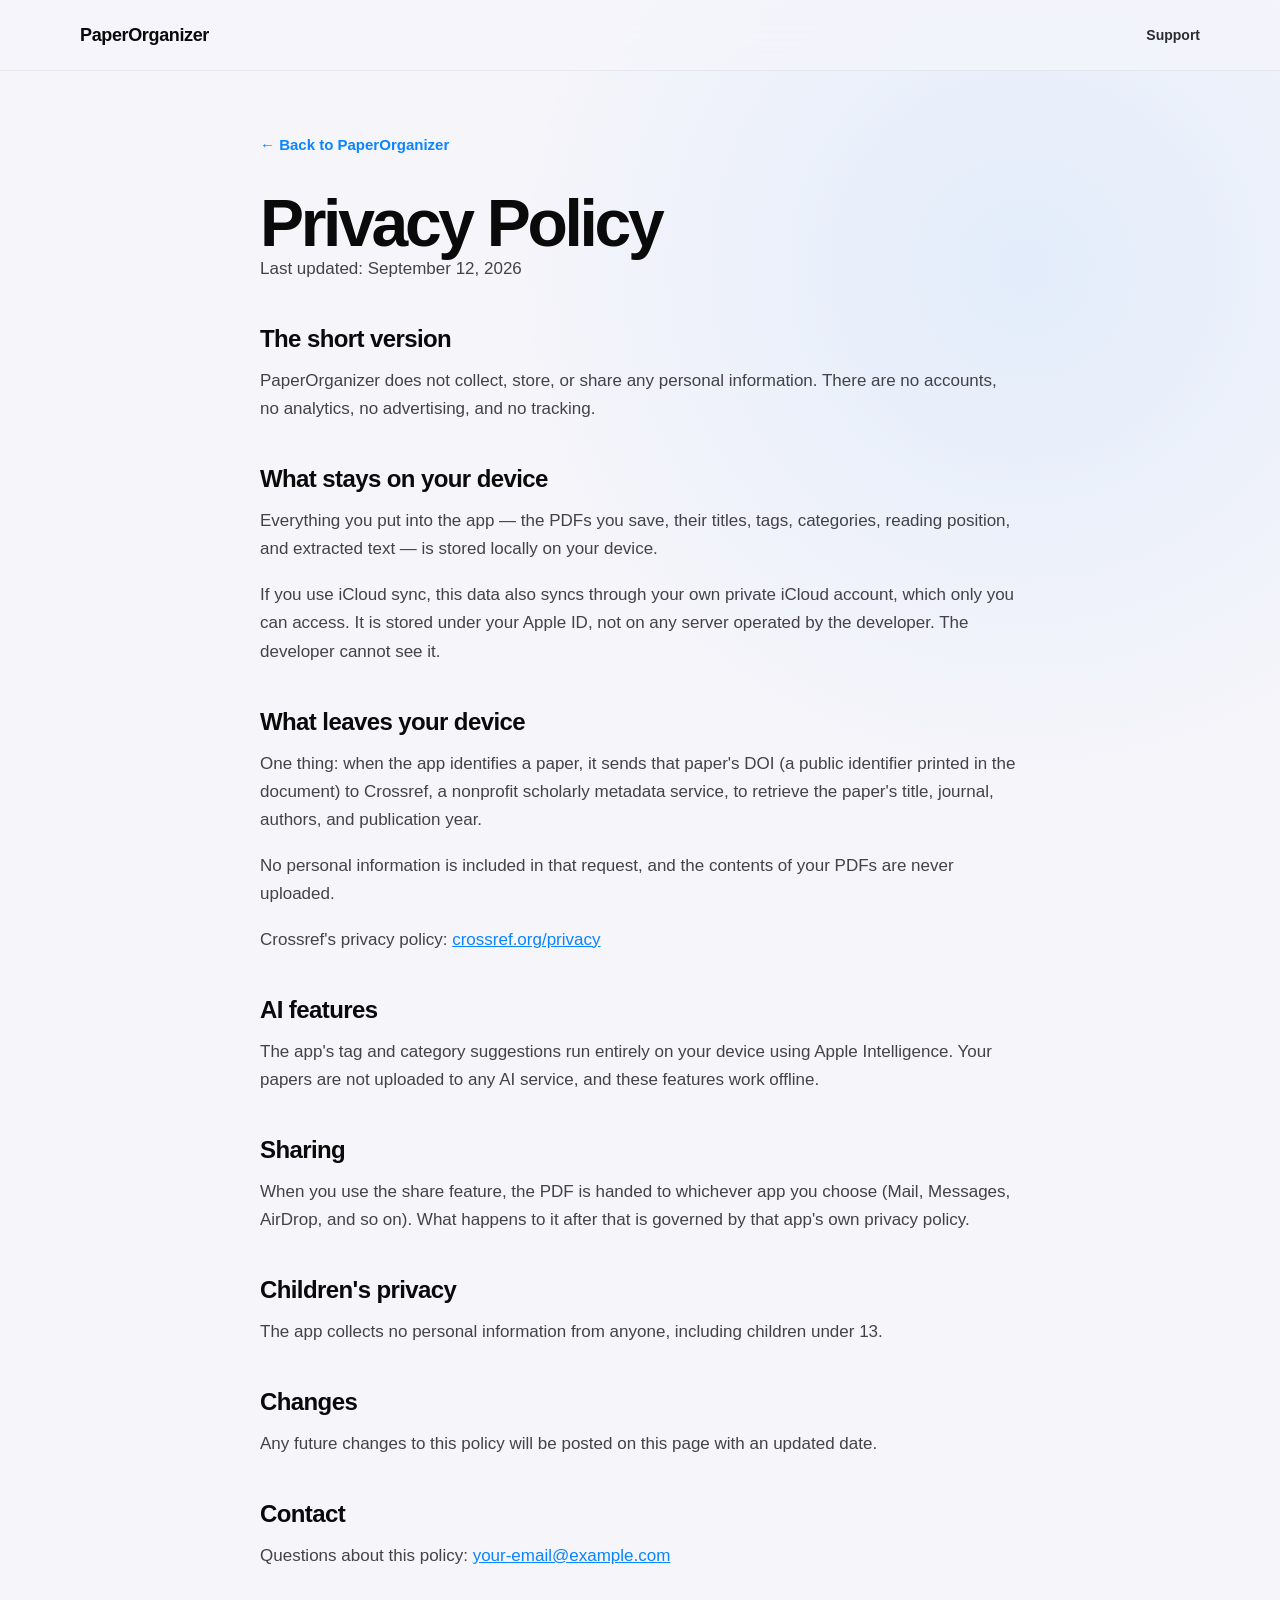
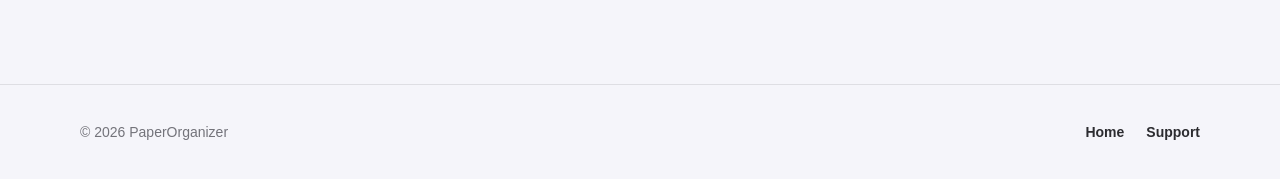
==== privacy/index.html @ 9bccfec7 "Add files via upload" ====
<!doctype html>
<html lang="en">
<head>
  <meta charset="utf-8">
  <meta name="viewport" content="width=device-width, initial-scale=1">
  <meta name="description" content="Privacy Policy for PaperOrganizer">
  <title>Privacy Policy | PaperOrganizer</title>
  <link rel="stylesheet" href="../styles.css">
</head>
<body>
  <header class="site-header">
    <div class="shell nav">
      <a class="brand" href="../">PaperOrganizer</a>
      <nav class="nav-links"><a href="../support/">Support</a></nav>
    </div>
  </header>

  <main class="legal-page">
    <a class="back" href="../">← Back to PaperOrganizer</a>
    <h1>Privacy Policy</h1>
    <p class="updated">Last updated: September 12, 2026</p>

    <h2>The short version</h2>
    <p>PaperOrganizer does not collect, store, or share any personal information. There are no accounts, no analytics, no advertising, and no tracking.</p>

    <h2>What stays on your device</h2>
    <p>Everything you put into the app — the PDFs you save, their titles, tags, categories, reading position, and extracted text — is stored locally on your device.</p>
    <p>If you use iCloud sync, this data also syncs through your own private iCloud account, which only you can access. It is stored under your Apple ID, not on any server operated by the developer. The developer cannot see it.</p>

    <h2>What leaves your device</h2>
    <p>One thing: when the app identifies a paper, it sends that paper's DOI (a public identifier printed in the document) to Crossref, a nonprofit scholarly metadata service, to retrieve the paper's title, journal, authors, and publication year.</p>
    <p>No personal information is included in that request, and the contents of your PDFs are never uploaded.</p>
    <p>Crossref's privacy policy: <a href="https://www.crossref.org/privacy/" target="_blank" rel="noopener noreferrer">crossref.org/privacy</a></p>

    <h2>AI features</h2>
    <p>The app's tag and category suggestions run entirely on your device using Apple Intelligence. Your papers are not uploaded to any AI service, and these features work offline.</p>

    <h2>Sharing</h2>
    <p>When you use the share feature, the PDF is handed to whichever app you choose (Mail, Messages, AirDrop, and so on). What happens to it after that is governed by that app's own privacy policy.</p>

    <h2>Children's privacy</h2>
    <p>The app collects no personal information from anyone, including children under 13.</p>

    <h2>Changes</h2>
    <p>Any future changes to this policy will be posted on this page with an updated date.</p>

    <h2>Contact</h2>
    <p>Questions about this policy: <a href="mailto:your-email@example.com">your-email@example.com</a></p>
  </main>

  <footer class="site-footer">
    <div class="shell footer-inner">
      <span>© 2026 PaperOrganizer</span>
      <div class="footer-links"><a href="../">Home</a><a href="../support/">Support</a></div>
    </div>
  </footer>
</body>
</html>
---- styles.css ----
:root {
  --bg: #f5f5fa;
  --surface: rgba(255, 255, 255, 0.82);
  --surface-solid: #ffffff;
  --text: #0a0a0b;
  --muted: #73737a;
  --soft: #aaaab1;
  --line: rgba(20, 20, 24, 0.10);
  --accent: #0a84ff;
  --shadow: 0 30px 80px rgba(25, 25, 35, 0.12);
}

* { box-sizing: border-box; }

html { scroll-behavior: smooth; }

body {
  margin: 0;
  background:
    radial-gradient(circle at 80% 15%, rgba(10,132,255,0.08), transparent 28%),
    var(--bg);
  color: var(--text);
  font-family: -apple-system, BlinkMacSystemFont, "SF Pro Display", "SF Pro Text", "Helvetica Neue", Arial, sans-serif;
  -webkit-font-smoothing: antialiased;
  line-height: 1.5;
}

a { color: inherit; }

.shell {
  width: min(1120px, calc(100% - 40px));
  margin: 0 auto;
}

.site-header {
  position: sticky;
  top: 0;
  z-index: 20;
  background: rgba(245, 245, 250, 0.78);
  backdrop-filter: saturate(180%) blur(18px);
  -webkit-backdrop-filter: saturate(180%) blur(18px);
  border-bottom: 1px solid rgba(20,20,24,0.06);
}

.nav {
  min-height: 70px;
  display: flex;
  align-items: center;
  justify-content: space-between;
  gap: 24px;
}

.brand {
  font-size: 18px;
  font-weight: 750;
  letter-spacing: -0.02em;
  text-decoration: none;
}

.nav-links {
  display: flex;
  gap: 24px;
}

.nav-links a,
.footer-links a {
  color: #2c2c30;
  text-decoration: none;
  font-size: 14px;
  font-weight: 600;
}

.nav-links a:hover,
.footer-links a:hover { color: var(--accent); }

.hero {
  min-height: 780px;
  display: grid;
  grid-template-columns: 1.05fr 0.95fr;
  align-items: center;
  gap: 74px;
  padding: 72px 0 88px;
}

.kicker {
  margin: 0 0 12px;
  color: var(--accent);
  font-size: 16px;
  font-weight: 750;
  letter-spacing: -0.01em;
}

.hero h1 {
  margin: 0;
  max-width: 650px;
  font-size: clamp(64px, 7vw, 104px);
  line-height: 0.92;
  letter-spacing: -0.065em;
  font-weight: 800;
}

.hero-text {
  max-width: 620px;
  margin: 28px 0 0;
  color: #505057;
  font-size: clamp(19px, 2vw, 23px);
  line-height: 1.45;
  letter-spacing: -0.015em;
}

.hero-actions {
  display: flex;
  flex-wrap: wrap;
  gap: 12px;
  margin-top: 32px;
}

.button {
  display: inline-flex;
  align-items: center;
  justify-content: center;
  min-height: 48px;
  padding: 0 20px;
  border-radius: 999px;
  text-decoration: none;
  font-size: 15px;
  font-weight: 700;
  transition: transform .18s ease, box-shadow .18s ease, background .18s ease;
}

.button:hover { transform: translateY(-1px); }

.button.primary {
  background: var(--text);
  color: white;
  box-shadow: 0 8px 24px rgba(0,0,0,0.12);
}

.button.secondary {
  background: rgba(255,255,255,0.74);
  border: 1px solid var(--line);
}

.privacy-note {
  max-width: 530px;
  margin: 22px 0 0;
  color: var(--muted);
  font-size: 14px;
}

.device-stage {
  display: flex;
  justify-content: center;
}

.device-card {
  width: min(395px, 100%);
  padding: 14px;
  border-radius: 58px;
  background: rgba(255,255,255,0.72);
  border: 1px solid rgba(255,255,255,0.92);
  box-shadow: var(--shadow);
}

.device-card img {
  display: block;
  width: 100%;
  height: auto;
  border-radius: 46px;
}

.features {
  display: grid;
  grid-template-columns: repeat(3, 1fr);
  gap: 16px;
  padding: 0 0 92px;
}

.feature-card {
  min-height: 240px;
  padding: 30px;
  border-radius: 30px;
  background: rgba(255,255,255,0.76);
  border: 1px solid rgba(255,255,255,0.88);
  box-shadow: 0 12px 36px rgba(30,30,40,0.055);
}

.feature-number {
  display: inline-block;
  margin-bottom: 58px;
  color: var(--soft);
  font-size: 13px;
  font-weight: 700;
}

.feature-card h2 {
  margin: 0 0 10px;
  font-size: 23px;
  line-height: 1.1;
  letter-spacing: -0.025em;
}

.feature-card p {
  margin: 0;
  color: #626269;
  font-size: 16px;
}

.site-footer {
  border-top: 1px solid var(--line);
}

.footer-inner {
  min-height: 94px;
  display: flex;
  align-items: center;
  justify-content: space-between;
  gap: 24px;
  color: var(--muted);
  font-size: 14px;
}

.footer-links {
  display: flex;
  gap: 22px;
}

/* Legal + support pages */
.legal-page {
  width: min(760px, calc(100% - 40px));
  margin: 0 auto;
  padding: 62px 0 96px;
}

.back {
  display: inline-block;
  margin-bottom: 34px;
  color: var(--accent);
  text-decoration: none;
  font-size: 15px;
  font-weight: 650;
}

.legal-page h1 {
  margin: 0;
  font-size: clamp(44px, 7vw, 66px);
  line-height: .98;
  letter-spacing: -0.05em;
}

.updated {
  margin: 14px 0 46px;
  color: var(--muted);
}

.legal-page h2 {
  margin: 38px 0 10px;
  font-size: 24px;
  letter-spacing: -0.025em;
}

.legal-page p {
  margin: 0 0 18px;
  color: #424248;
  font-size: 17px;
  line-height: 1.65;
}

.legal-page a:not(.back) { color: var(--accent); }

@media (max-width: 850px) {
  .hero {
    min-height: 0;
    grid-template-columns: 1fr;
    gap: 48px;
    padding: 62px 0 70px;
  }

  .hero-copy { text-align: center; }
  .hero h1, .hero-text, .privacy-note { margin-left: auto; margin-right: auto; }
  .hero-actions { justify-content: center; }
  .device-card { width: min(330px, 86vw); }
  .features { grid-template-columns: 1fr; }
  .feature-card { min-height: 0; }
  .feature-number { margin-bottom: 34px; }
}

@media (max-width: 560px) {
  .shell { width: min(100% - 28px, 1120px); }
  .nav { min-height: 62px; }
  .nav-links { gap: 16px; }
  .hero { padding-top: 48px; }
  .hero h1 { font-size: clamp(54px, 17vw, 76px); }
  .hero-text { font-size: 18px; }
  .footer-inner { align-items: flex-start; flex-direction: column; padding: 26px 0; }
  .legal-page { width: min(100% - 28px, 760px); padding-top: 46px; }
}
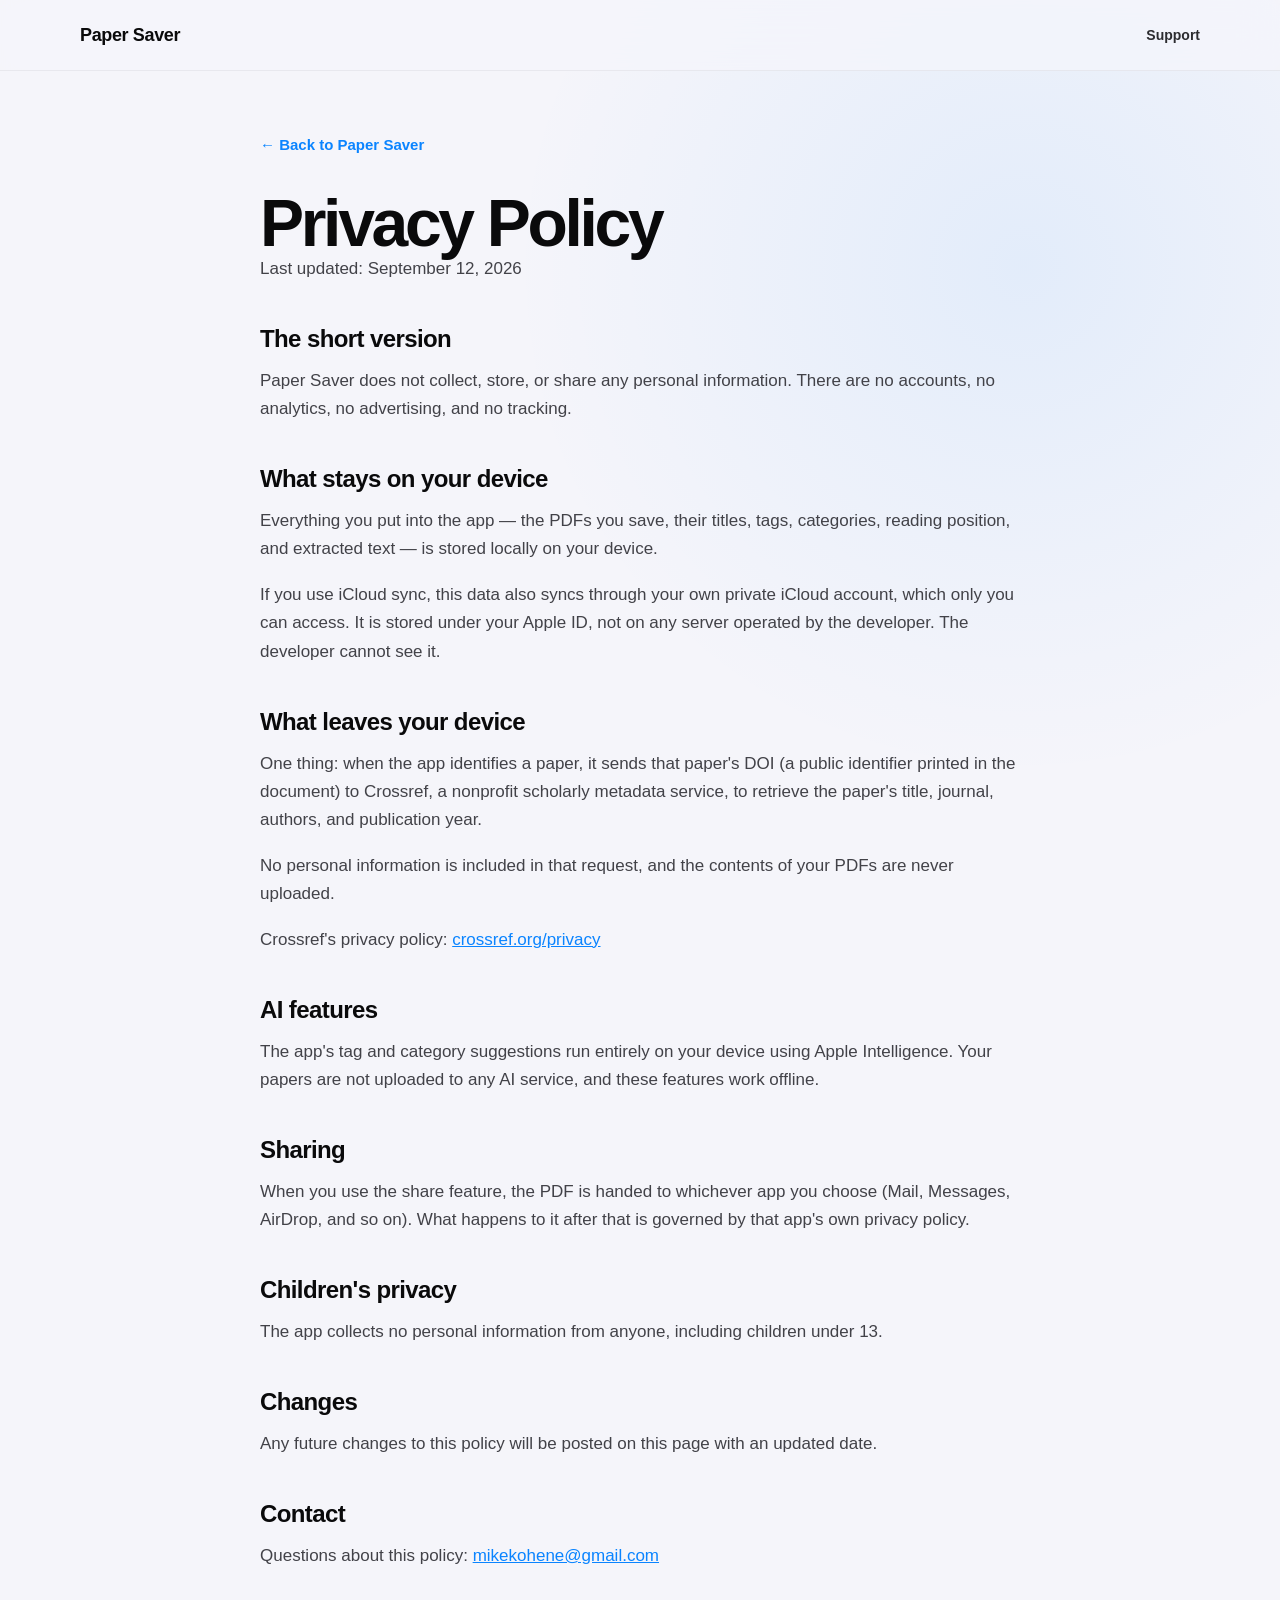
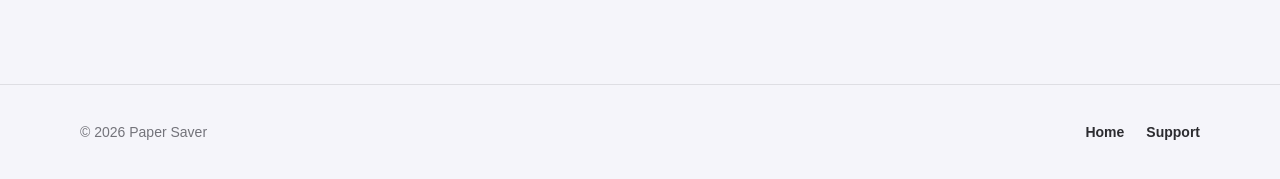
==== commit 37ddea21: "Update index.html" ====
--- a/privacy/index.html
+++ b/privacy/index.html
@@ -4,24 +4,24 @@
   <meta charset="utf-8">
   <meta name="viewport" content="width=device-width, initial-scale=1">
   <meta name="description" content="Privacy Policy for PaperOrganizer">
-  <title>Privacy Policy | PaperOrganizer</title>
+  <title>Privacy Policy | Paper Saver</title>
   <link rel="stylesheet" href="../styles.css">
 </head>
 <body>
   <header class="site-header">
     <div class="shell nav">
-      <a class="brand" href="../">PaperOrganizer</a>
+      <a class="brand" href="../">Paper Saver</a>
       <nav class="nav-links"><a href="../support/">Support</a></nav>
     </div>
   </header>
 
   <main class="legal-page">
-    <a class="back" href="../">← Back to PaperOrganizer</a>
+    <a class="back" href="../">← Back to Paper Saver</a>
     <h1>Privacy Policy</h1>
     <p class="updated">Last updated: September 12, 2026</p>
 
     <h2>The short version</h2>
-    <p>PaperOrganizer does not collect, store, or share any personal information. There are no accounts, no analytics, no advertising, and no tracking.</p>
+    <p> Paper Saver does not collect, store, or share any personal information. There are no accounts, no analytics, no advertising, and no tracking.</p>
 
     <h2>What stays on your device</h2>
     <p>Everything you put into the app — the PDFs you save, their titles, tags, categories, reading position, and extracted text — is stored locally on your device.</p>
@@ -45,12 +45,12 @@
     <p>Any future changes to this policy will be posted on this page with an updated date.</p>
 
     <h2>Contact</h2>
-    <p>Questions about this policy: <a href="mailto:your-email@example.com">your-email@example.com</a></p>
+    <p>Questions about this policy: <a href="mikekohene@gmail.com">mikekohene@gmail.com</a></p>
   </main>
 
   <footer class="site-footer">
     <div class="shell footer-inner">
-      <span>© 2026 PaperOrganizer</span>
+      <span>© 2026 Paper Saver</span>
       <div class="footer-links"><a href="../">Home</a><a href="../support/">Support</a></div>
     </div>
   </footer>
